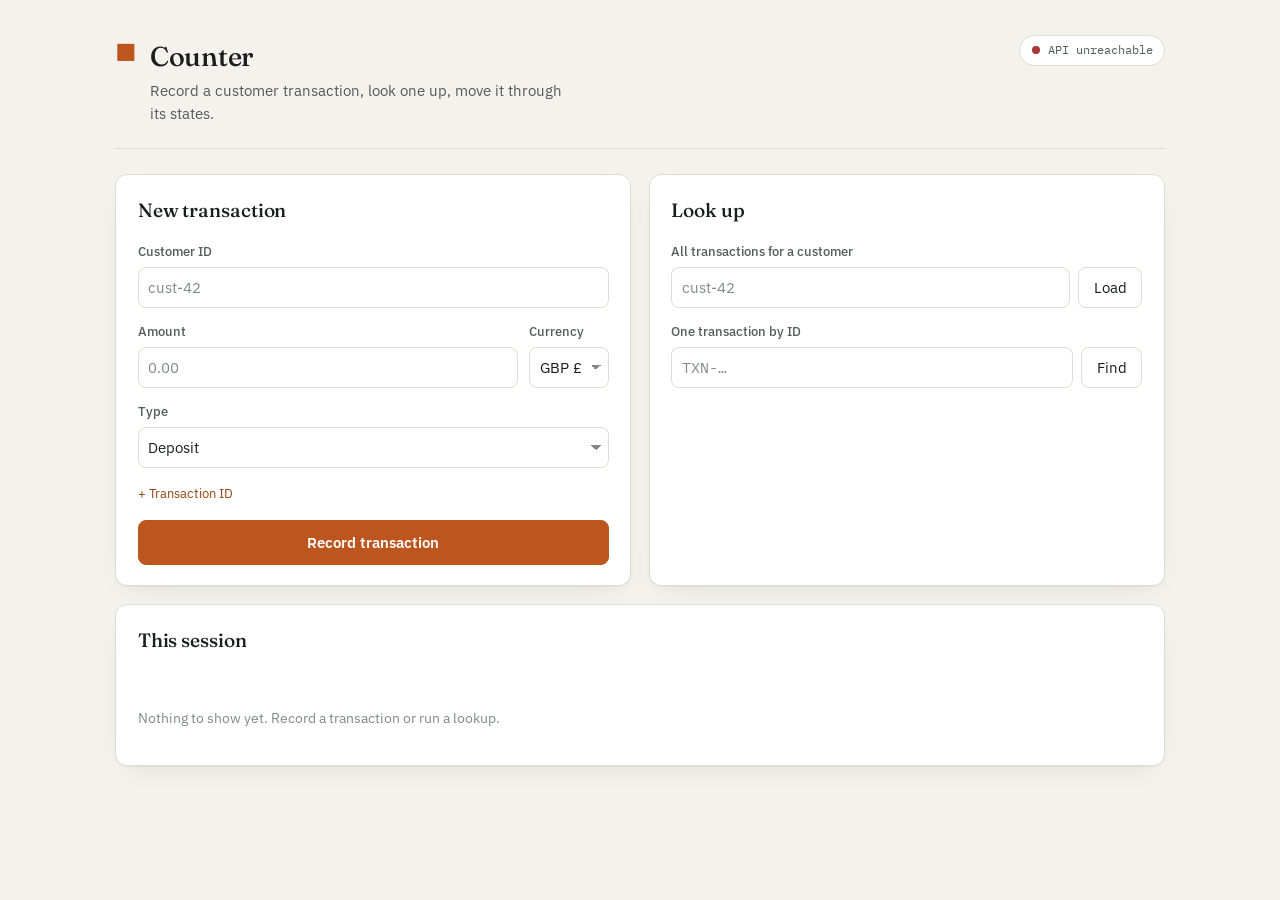
==== src/main/resources/static/index.html @ 0deacfdb "feat: static web console for recording and tracking transactions A dependency-free page served from " ====
<!doctype html>
<html lang="en">
<head>
<meta charset="utf-8">
<meta name="viewport" content="width=device-width, initial-scale=1">
<title>Counter &middot; Transactions</title>
<link rel="preconnect" href="https://fonts.googleapis.com">
<link rel="preconnect" href="https://fonts.gstatic.com" crossorigin>
<link rel="stylesheet" href="https://fonts.googleapis.com/css2?family=Fraunces:opsz,wght@9..144,400;9..144,500;9..144,600&family=IBM+Plex+Mono:wght@400;500&family=IBM+Plex+Sans:wght@400;500;600&display=swap">
<link rel="stylesheet" href="styles.css">
</head>
<body>
<div class="shell">

  <header class="topbar">
    <div class="brand">
      <span class="mark">&#9632;</span>
      <div>
        <h1>Counter</h1>
        <p>Record a customer transaction, look one up, move it through its states.</p>
      </div>
    </div>
    <div class="api-status" id="apiStatus"><span class="dot"></span><span id="apiStatusText">checking API&hellip;</span></div>
  </header>

  <main class="grid">

    <!-- New transaction -->
    <section class="card" id="newCard">
      <h2>New transaction</h2>
      <form id="txnForm" novalidate>
        <div class="field">
          <label for="customerId">Customer ID</label>
          <input id="customerId" name="customerId" autocomplete="off" placeholder="cust-42" required>
        </div>

        <div class="row">
          <div class="field grow">
            <label for="amount">Amount</label>
            <input id="amount" name="amount" type="number" inputmode="decimal" step="0.01" min="0.01" placeholder="0.00" required>
          </div>
          <div class="field">
            <label for="currency">Currency</label>
            <select id="currency" name="currency">
              <option value="GBP">GBP &pound;</option>
              <option value="EUR">EUR &euro;</option>
              <option value="USD">USD $</option>
            </select>
          </div>
        </div>

        <div class="field">
          <label for="type">Type</label>
          <select id="type" name="type">
            <option value="DEPOSIT">Deposit</option>
            <option value="WITHDRAWAL">Withdrawal</option>
            <option value="TRANSFER">Transfer</option>
            <option value="REFUND">Refund</option>
          </select>
        </div>

        <details class="advanced">
          <summary>Transaction ID</summary>
          <div class="field">
            <label for="transactionId">Generated for you &mdash; edit only if you have your own reference</label>
            <div class="row tight">
              <input id="transactionId" name="transactionId" autocomplete="off" class="grow mono" required>
              <button type="button" class="ghost" id="regenId" title="Generate a new id">&#8635;</button>
            </div>
          </div>
        </details>

        <button type="submit" class="primary" id="submitBtn">Record transaction</button>
      </form>

      <div class="result" id="formResult" hidden></div>
    </section>

    <!-- Lookup -->
    <section class="card" id="lookupCard">
      <h2>Look up</h2>

      <div class="lookup">
        <div class="field">
          <label for="byCustomer">All transactions for a customer</label>
          <div class="row tight">
            <input id="byCustomer" class="grow" autocomplete="off" placeholder="cust-42">
            <button type="button" id="loadCustomer">Load</button>
          </div>
        </div>

        <div class="field">
          <label for="byId">One transaction by ID</label>
          <div class="row tight">
            <input id="byId" class="grow mono" autocomplete="off" placeholder="TXN-&hellip;">
            <button type="button" id="loadId">Find</button>
          </div>
        </div>
      </div>

      <div class="result" id="lookupResult" hidden></div>
    </section>

    <!-- Table -->
    <section class="card wide" id="tableCard">
      <div class="table-head">
        <h2 id="tableTitle">This session</h2>
        <span class="muted" id="tableMeta"></span>
      </div>
      <div class="table-scroll">
        <table id="txnTable">
          <thead>
            <tr>
              <th>Transaction</th><th>Customer</th><th class="num">Amount</th>
              <th>Type</th><th>Status</th><th>Updated</th><th>Advance status</th>
            </tr>
          </thead>
          <tbody id="txnBody"></tbody>
        </table>
      </div>
      <p class="empty" id="tableEmpty">Nothing to show yet. Record a transaction or run a lookup.</p>
    </section>

  </main>
</div>

<script src="app.js"></script>
</body>
</html>
---- src/main/resources/static/styles.css ----
:root {
  --ground: #f4f2ec;
  --surface: #ffffff;
  --surface-sunk: #eeebe2;
  --ink: #1b1d1e;
  --ink-soft: #565a5b;
  --ink-faint: #85888a;
  --hairline: #e0dcd1;
  --accent: #bd551f;
  --accent-ink: #97430f;
  --accent-wash: #f6e7dd;
  --ok: #3f7d58;
  --ok-wash: #e5efe7;
  --warn: #9a6614;
  --warn-wash: #f3ebda;
  --bad: #a83734;
  --bad-wash: #f4e3e2;
  --shadow: 0 1px 2px rgba(27,29,30,.04), 0 10px 26px -14px rgba(27,29,30,.14);
  --radius: 12px;
}
@media (prefers-color-scheme: dark) {
  :root {
    --ground: #151719;
    --surface: #1d2023;
    --surface-sunk: #23272b;
    --ink: #e9e6e0;
    --ink-soft: #b1ada5;
    --ink-faint: #80848a;
    --hairline: #2e3338;
    --accent: #e07a45;
    --accent-ink: #e89268;
    --accent-wash: #2e2019;
    --ok: #6fb08a;
    --ok-wash: #1c2a22;
    --warn: #d3a24e;
    --warn-wash: #2c2416;
    --bad: #d97572;
    --bad-wash: #2f1e1e;
    --shadow: 0 1px 2px rgba(0,0,0,.3), 0 12px 30px -16px rgba(0,0,0,.55);
  }
}

* { box-sizing: border-box; }
html { -webkit-text-size-adjust: 100%; }
body {
  margin: 0;
  background: var(--ground);
  color: var(--ink);
  font-family: "IBM Plex Sans", ui-sans-serif, system-ui, sans-serif;
  font-size: 15px;
  line-height: 1.55;
  -webkit-font-smoothing: antialiased;
}
.mono { font-family: "IBM Plex Mono", ui-monospace, monospace; }
.muted { color: var(--ink-faint); font-size: .85rem; }

.shell { max-width: 1120px; margin: 0 auto; padding: clamp(1.2rem, .6rem + 2vw, 2.4rem); }

.topbar {
  display: flex; justify-content: space-between; align-items: flex-start; gap: 1rem;
  flex-wrap: wrap; padding-bottom: 1.4rem; margin-bottom: 1.6rem;
  border-bottom: 1px solid var(--hairline);
}
.brand { display: flex; gap: .85rem; align-items: flex-start; }
.brand .mark { color: var(--accent); font-size: 1.4rem; line-height: 1.9rem; }
.brand h1 {
  font-family: "Fraunces", Georgia, serif; font-weight: 500;
  font-size: 1.7rem; margin: 0; letter-spacing: -.01em;
}
.brand p { margin: .15rem 0 0; color: var(--ink-soft); font-size: .92rem; max-width: 46ch; }

.api-status {
  display: inline-flex; align-items: center; gap: .5rem;
  font-family: "IBM Plex Mono", monospace; font-size: .76rem; color: var(--ink-soft);
  border: 1px solid var(--hairline); border-radius: 999px; padding: .3rem .7rem;
  background: var(--surface);
}
.api-status .dot { width: 8px; height: 8px; border-radius: 50%; background: var(--ink-faint); }
.api-status.up .dot { background: var(--ok); }
.api-status.down .dot { background: var(--bad); }

.grid {
  display: grid; gap: 1.1rem;
  grid-template-columns: 1fr;
}
@media (min-width: 860px) {
  .grid { grid-template-columns: 1fr 1fr; }
  .card.wide { grid-column: 1 / -1; }
}

.card {
  background: var(--surface); border: 1px solid var(--hairline);
  border-radius: var(--radius); padding: 1.3rem 1.35rem; box-shadow: var(--shadow);
}
.card h2 {
  font-family: "Fraunces", Georgia, serif; font-weight: 500; font-size: 1.2rem;
  margin: 0 0 1rem; letter-spacing: -.005em;
}

form { display: flex; flex-direction: column; gap: .9rem; }
.field { display: flex; flex-direction: column; gap: .3rem; }
.field label { font-size: .8rem; color: var(--ink-soft); font-weight: 500; }
.row { display: flex; gap: .7rem; align-items: flex-end; }
.row.tight { gap: .5rem; align-items: stretch; }
.grow { flex: 1 1 auto; min-width: 0; }

input, select {
  font: inherit; color: var(--ink); background: var(--surface);
  border: 1px solid var(--hairline); border-radius: 8px; padding: .5rem .6rem;
  width: 100%;
}
input:focus-visible, select:focus-visible, button:focus-visible, summary:focus-visible {
  outline: 2px solid var(--accent); outline-offset: 1px;
}
input::placeholder { color: var(--ink-faint); }
select { appearance: none; background-image:
  linear-gradient(45deg, transparent 50%, var(--ink-faint) 50%),
  linear-gradient(135deg, var(--ink-faint) 50%, transparent 50%);
  background-position: right 12px center, right 7px center;
  background-size: 5px 5px, 5px 5px; background-repeat: no-repeat; padding-right: 1.6rem;
}

.advanced summary {
  cursor: pointer; font-size: .8rem; color: var(--accent-ink);
  list-style: none; padding: .1rem 0;
}
.advanced summary::-webkit-details-marker { display: none; }
.advanced summary::before { content: "+ "; }
.advanced[open] summary::before { content: "\2013 "; }
.advanced[open] { border: 1px dashed var(--hairline); border-radius: 8px; padding: .6rem .7rem; }

button {
  font: inherit; cursor: pointer; border-radius: 8px; padding: .5rem .9rem;
  border: 1px solid var(--hairline); background: var(--surface); color: var(--ink);
}
button:hover { border-color: var(--ink-faint); }
button.primary {
  background: var(--accent); border-color: var(--accent); color: #fff; font-weight: 600;
  padding: .6rem 1rem;
}
button.primary:hover { background: var(--accent-ink); }
button.primary[disabled] { opacity: .55; cursor: progress; }
button.ghost { padding: .5rem .65rem; }
button.mini {
  padding: .3rem .55rem; font-size: .8rem; border-radius: 6px;
}

.lookup { display: flex; flex-direction: column; gap: .9rem; }

.result {
  margin-top: 1rem; border-radius: 8px; padding: .75rem .85rem; font-size: .88rem;
  border: 1px solid var(--hairline); background: var(--surface-sunk);
}
.result.ok { border-color: color-mix(in srgb, var(--ok) 45%, var(--hairline)); background: var(--ok-wash); }
.result.bad { border-color: color-mix(in srgb, var(--bad) 45%, var(--hairline)); background: var(--bad-wash); }
.result h3 { margin: 0 0 .3rem; font-size: .9rem; font-family: "IBM Plex Sans", sans-serif; }
.result ul { margin: .35rem 0 0; padding-left: 1.1rem; }
.result code { font-family: "IBM Plex Mono", monospace; font-size: .85em; }

.table-head { display: flex; justify-content: space-between; align-items: baseline; gap: 1rem; margin-bottom: .8rem; }
.table-scroll { overflow-x: auto; }
table { border-collapse: collapse; width: 100%; font-size: .87rem; min-width: 720px; }
th, td { text-align: left; padding: .55rem .6rem; border-bottom: 1px solid var(--hairline); vertical-align: middle; }
thead th {
  font-family: "IBM Plex Mono", monospace; font-size: .68rem; letter-spacing: .06em;
  text-transform: uppercase; color: var(--ink-faint); font-weight: 500;
}
td.num, th.num { text-align: right; font-variant-numeric: tabular-nums; }
tbody tr:hover { background: var(--surface-sunk); }
.cell-id { font-family: "IBM Plex Mono", monospace; font-size: .82rem; }

.badge {
  display: inline-block; font-family: "IBM Plex Mono", monospace; font-size: .7rem;
  letter-spacing: .04em; padding: .2rem .5rem; border-radius: 999px; border: 1px solid transparent;
}
.badge.PENDING   { background: var(--warn-wash);   color: var(--warn);   border-color: color-mix(in srgb, var(--warn) 35%, transparent); }
.badge.COMPLETED { background: var(--ok-wash);     color: var(--ok);     border-color: color-mix(in srgb, var(--ok) 35%, transparent); }
.badge.FAILED,
.badge.CANCELLED,
.badge.REVERSED  { background: var(--bad-wash);    color: var(--bad);    border-color: color-mix(in srgb, var(--bad) 35%, transparent); }

.advance { display: flex; gap: .4rem; align-items: center; }
.advance select { width: auto; padding: .3rem 1.5rem .3rem .5rem; font-size: .8rem; }
.advance .terminal { color: var(--ink-faint); font-size: .8rem; font-style: italic; }

.empty { color: var(--ink-faint); font-size: .88rem; padding: .6rem 0 0; }

@media (prefers-reduced-motion: no-preference) {
  .result { animation: fade .25s ease both; }
  tbody tr.flash { animation: flash 1.1s ease; }
  @keyframes fade { from { opacity: 0; transform: translateY(-3px); } }
  @keyframes flash { 0%,20% { background: var(--accent-wash); } }
}
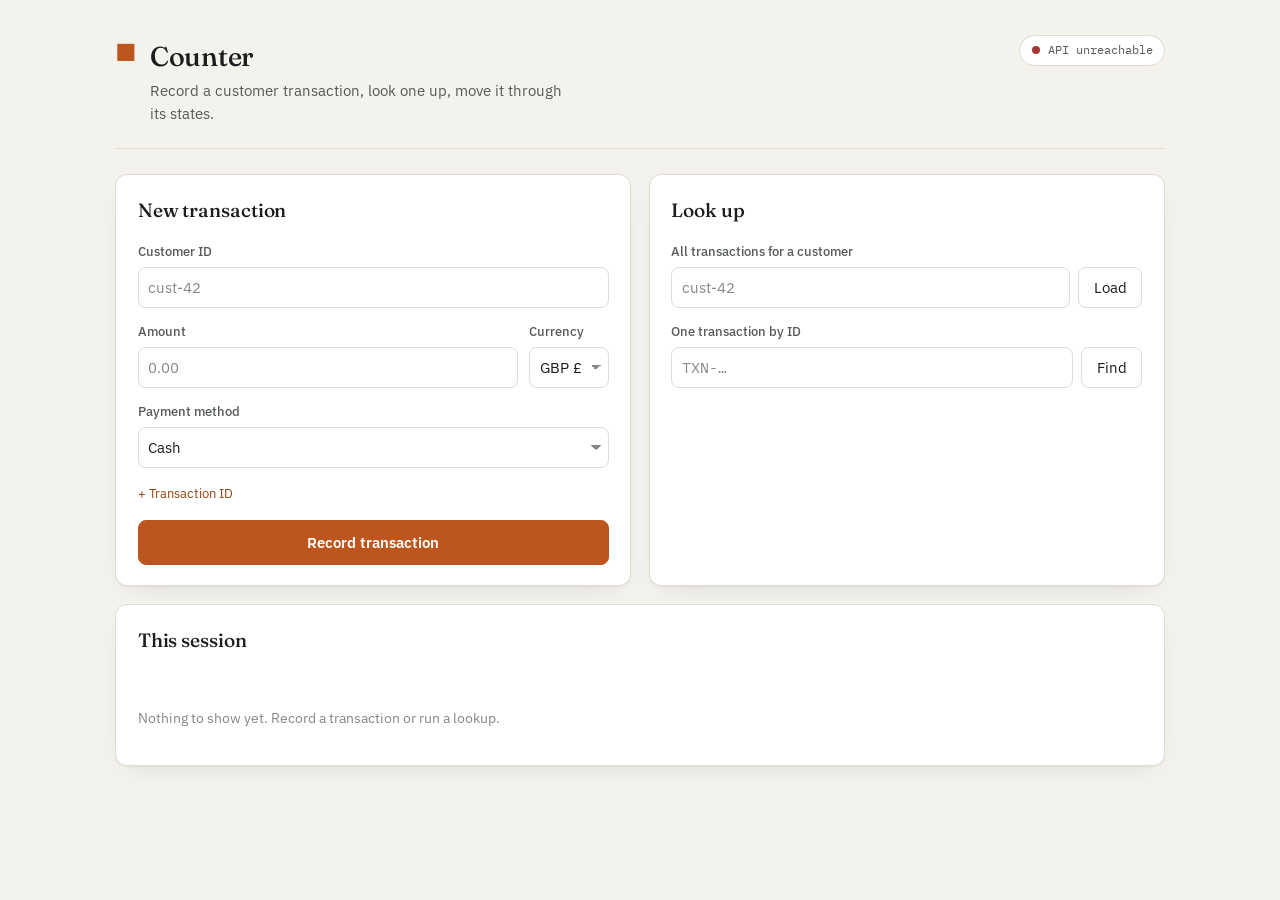
==== commit b0757aa0: "change: transaction types are payment methods (CASH, CARD, UPI, ONLINE) The brief leaves 'Transactio" ====
--- a/src/main/resources/static/index.html
+++ b/src/main/resources/static/index.html
@@ -45,17 +45,18 @@
               <option value="GBP">GBP &pound;</option>
               <option value="EUR">EUR &euro;</option>
               <option value="USD">USD $</option>
+              <option value="INR">INR &#8377;</option>
             </select>
           </div>
         </div>
 
         <div class="field">
-          <label for="type">Type</label>
+          <label for="type">Payment method</label>
           <select id="type" name="type">
-            <option value="DEPOSIT">Deposit</option>
-            <option value="WITHDRAWAL">Withdrawal</option>
-            <option value="TRANSFER">Transfer</option>
-            <option value="REFUND">Refund</option>
+            <option value="CASH">Cash</option>
+            <option value="CARD">Card</option>
+            <option value="UPI">UPI</option>
+            <option value="ONLINE">Online</option>
           </select>
         </div>
 
